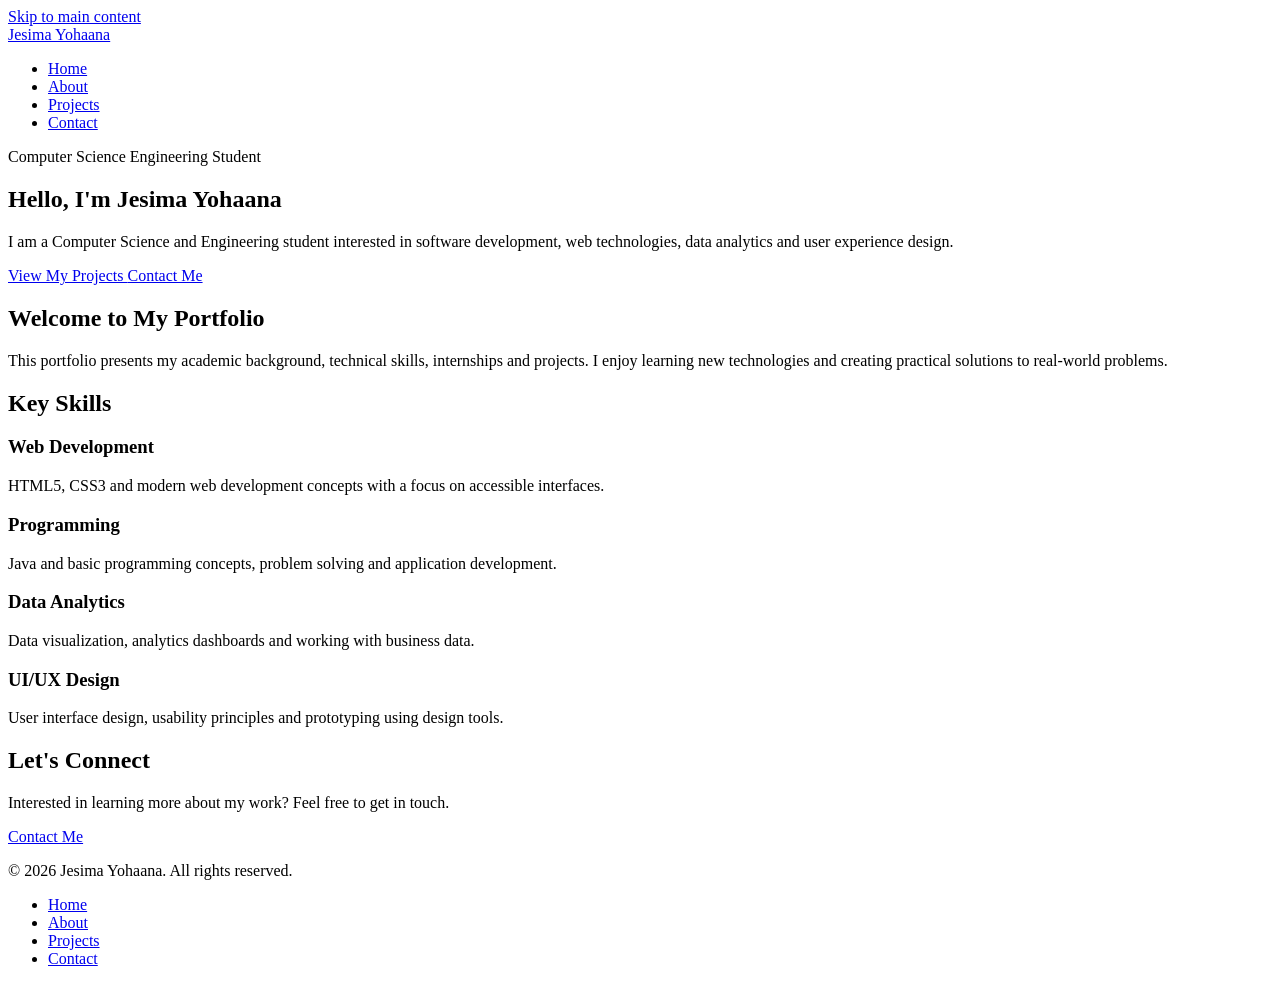
==== index.html @ 293dd9f6 "Add files via upload" ====
<!DOCTYPE html>
<html lang="en">

<head>
    <meta charset="UTF-8">

    <meta name="viewport"
          content="width=device-width, initial-scale=1.0">

    <meta name="description"
          content="Jesima Yohaana's personal portfolio showcasing education, technical skills, internships, projects and professional interests.">

    <meta name="keywords"
          content="Jesima Yohaana, Computer Science, Portfolio, Web Development, Software Development, Data Analytics, UI UX">

    <meta name="author"
          content="Jesima Yohaana">

    <meta name="robots"
          content="index, follow">

    <meta property="og:title"
          content="Jesima Yohaana | Personal Portfolio">

    <meta property="og:description"
          content="Explore my projects, skills, education and professional experience.">

    <meta property="og:type"
          content="website">

    <title>Jesima Yohaana | Personal Portfolio</title>

    <link rel="stylesheet" href="css/style.css">
</head>

<body>

    <!-- Skip navigation link for keyboard and screen-reader users -->
    <a class="skip-link" href="#main-content">
        Skip to main content
    </a>

    <!-- Website Header -->
    <header class="site-header">

        <div class="container">

            <a class="logo"
               href="index.html"
               aria-label="Jesima Yohaana Home">
                Jesima Yohaana
            </a>

            <!-- Main Navigation -->
            <nav aria-label="Main navigation">

                <ul class="nav-list">

                    <li>
                        <a href="index.html"
                           aria-current="page">
                            Home
                        </a>
                    </li>

                    <li>
                        <a href="about.html">
                            About
                        </a>
                    </li>

                    <li>
                        <a href="projects.html">
                            Projects
                        </a>
                    </li>

                    <li>
                        <a href="contact.html">
                            Contact
                        </a>
                    </li>

                </ul>

            </nav>

        </div>

    </header>

    <!-- Main Content -->
    <main id="main-content">

        <!-- Hero Section -->
        <section class="hero"
                 aria-labelledby="hero-heading">

            <div class="container hero-content">

                <div>

                    <p class="eyebrow">
                        Computer Science Engineering Student
                    </p>

                    <h1 id="hero-heading">
                        Hello, I'm Jesima Yohaana
                    </h1>

                    <p class="hero-text">
                        I am a Computer Science and Engineering student
                        interested in software development, web technologies,
                        data analytics and user experience design.
                    </p>

                    <div class="hero-buttons">

                        <a class="button"
                           href="projects.html">
                            View My Projects
                        </a>

                        <a class="button secondary-button"
                           href="contact.html">
                            Contact Me
                        </a>

                    </div>

                </div>

            </div>

        </section>

        <!-- Introduction -->
        <section class="section"
                 aria-labelledby="intro-heading">

            <div class="container">

                <h2 id="intro-heading">
                    Welcome to My Portfolio
                </h2>

                <p>
                    This portfolio presents my academic background,
                    technical skills, internships and projects. I enjoy
                    learning new technologies and creating practical
                    solutions to real-world problems.
                </p>

            </div>

        </section>

        <!-- Skills Overview -->
        <section class="section alternate-section"
                 aria-labelledby="skills-heading">

            <div class="container">

                <h2 id="skills-heading">
                    Key Skills
                </h2>

                <div class="card-grid">

                    <article class="card">

                        <h3>
                            Web Development
                        </h3>

                        <p>
                            HTML5, CSS3 and modern web development
                            concepts with a focus on accessible interfaces.
                        </p>

                    </article>

                    <article class="card">

                        <h3>
                            Programming
                        </h3>

                        <p>
                            Java and basic programming concepts,
                            problem solving and application development.
                        </p>

                    </article>

                    <article class="card">

                        <h3>
                            Data Analytics
                        </h3>

                        <p>
                            Data visualization, analytics dashboards
                            and working with business data.
                        </p>

                    </article>

                    <article class="card">

                        <h3>
                            UI/UX Design
                        </h3>

                        <p>
                            User interface design, usability principles
                            and prototyping using design tools.
                        </p>

                    </article>

                </div>

            </div>

        </section>

        <!-- Call to Action -->
        <section class="section"
                 aria-labelledby="cta-heading">

            <div class="container text-center">

                <h2 id="cta-heading">
                    Let's Connect
                </h2>

                <p>
                    Interested in learning more about my work?
                    Feel free to get in touch.
                </p>

                <a class="button"
                   href="contact.html">
                    Contact Me
                </a>

            </div>

        </section>

    </main>

    <!-- Footer -->
    <footer class="site-footer">

        <div class="container">

            <p>
                &copy; 2026 Jesima Yohaana. All rights reserved.
            </p>

            <nav aria-label="Footer navigation">

                <ul class="footer-links">

                    <li>
                        <a href="index.html">
                            Home
                        </a>
                    </li>

                    <li>
                        <a href="about.html">
                            About
                        </a>
                    </li>

                    <li>
                        <a href="projects.html">
                            Projects
                        </a>
                    </li>

                    <li>
                        <a href="contact.html">
                            Contact
                        </a>
                    </li>

                </ul>

            </nav>

        </div>

    </footer>

</body>

</html>
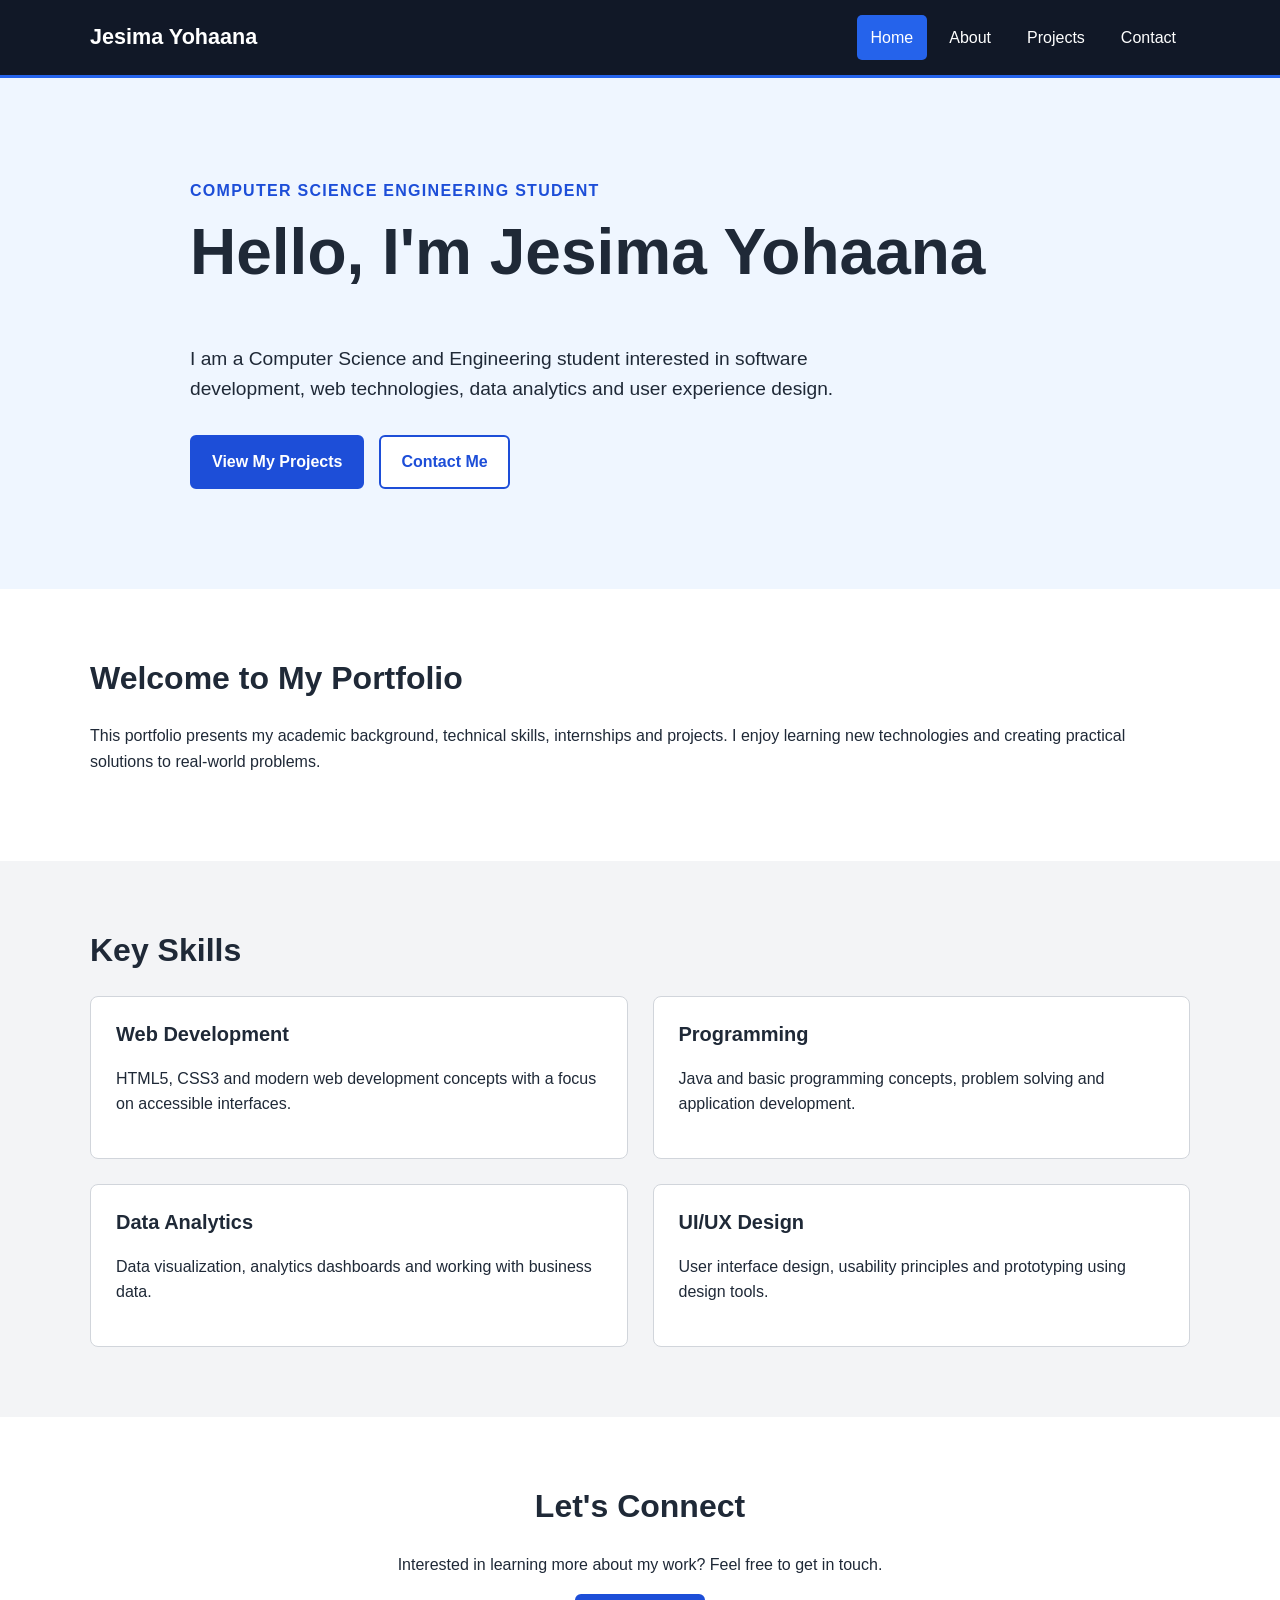
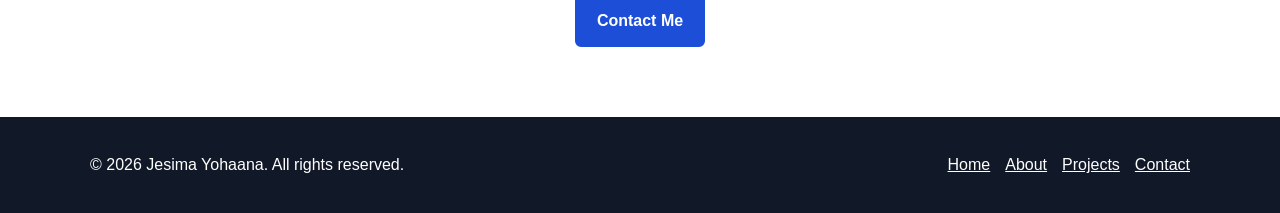
==== commit 220c60b6: "Fix HTML encoding issues in index.html" ====
--- a/index.html
+++ b/index.html
@@ -30,7 +30,7 @@
 
     <title>Jesima Yohaana | Personal Portfolio</title>
 
-    <link rel="stylesheet" href="css/style.css">
+    <link rel="stylesheet" href="style.css">
 </head>
 
 <body>
@@ -298,4 +298,4 @@
 
 </body>
 
-</html>+</html>
--- a/style.css
+++ b/style.css
@@ -0,0 +1,466 @@
+/* =========================================
+   Accessible Portfolio - Global Styles
+   ========================================= */
+
+/* Reset */
+* {
+    box-sizing: border-box;
+}
+
+html {
+    scroll-behavior: smooth;
+}
+
+body {
+    margin: 0;
+    font-family: Arial, Helvetica, sans-serif;
+    line-height: 1.6;
+    background-color: #ffffff;
+    color: #1f2937;
+}
+
+/* =========================================
+   Accessibility
+   ========================================= */
+
+/* Skip link */
+.skip-link {
+    position: absolute;
+    top: -100px;
+    left: 10px;
+    padding: 12px 18px;
+    background-color: #111827;
+    color: #ffffff;
+    text-decoration: none;
+    font-weight: bold;
+    z-index: 1000;
+}
+
+.skip-link:focus {
+    top: 10px;
+}
+
+/* Visible keyboard focus */
+a:focus-visible,
+button:focus-visible,
+input:focus-visible,
+textarea:focus-visible {
+    outline: 4px solid #2563eb;
+    outline-offset: 3px;
+}
+
+/* =========================================
+   Layout
+   ========================================= */
+
+.container {
+    width: min(1100px, 92%);
+    margin: 0 auto;
+}
+
+/* =========================================
+   Header
+   ========================================= */
+
+.site-header {
+    background-color: #111827;
+    color: #ffffff;
+    border-bottom: 3px solid #2563eb;
+}
+
+.site-header .container {
+    min-height: 75px;
+    display: flex;
+    align-items: center;
+    justify-content: space-between;
+    gap: 30px;
+}
+
+.logo {
+    color: #ffffff;
+    text-decoration: none;
+    font-size: 1.35rem;
+    font-weight: 700;
+}
+
+.logo:hover {
+    text-decoration: underline;
+}
+
+/* Navigation */
+
+.nav-list {
+    display: flex;
+    flex-wrap: wrap;
+    gap: 8px;
+    list-style: none;
+    padding: 0;
+    margin: 0;
+}
+
+.nav-list a {
+    display: block;
+    padding: 10px 14px;
+    color: #ffffff;
+    text-decoration: none;
+    border-radius: 5px;
+}
+
+.nav-list a:hover,
+.nav-list a[aria-current="page"] {
+    background-color: #2563eb;
+}
+
+/* =========================================
+   Hero
+   ========================================= */
+
+.hero {
+    padding: 100px 0;
+    background-color: #eff6ff;
+}
+
+.hero-content {
+    max-width: 900px;
+}
+
+.eyebrow {
+    margin: 0 0 10px;
+    font-weight: 700;
+    text-transform: uppercase;
+    letter-spacing: 0.08em;
+    color: #1d4ed8;
+}
+
+h1,
+h2,
+h3 {
+    line-height: 1.2;
+}
+
+h1 {
+    margin-top: 0;
+    font-size: clamp(2.2rem, 6vw, 4rem);
+}
+
+h2 {
+    font-size: 2rem;
+    margin-top: 0;
+}
+
+h3 {
+    font-size: 1.25rem;
+}
+
+.hero-text {
+    max-width: 700px;
+    font-size: 1.2rem;
+}
+
+/* =========================================
+   Buttons
+   ========================================= */
+
+.hero-buttons {
+    display: flex;
+    flex-wrap: wrap;
+    gap: 15px;
+    margin-top: 30px;
+}
+
+.button {
+    display: inline-block;
+    padding: 12px 20px;
+    border: 2px solid #1d4ed8;
+    border-radius: 6px;
+    background-color: #1d4ed8;
+    color: #ffffff;
+    font-weight: 700;
+    text-decoration: none;
+    cursor: pointer;
+}
+
+.button:hover {
+    background-color: #1e40af;
+    border-color: #1e40af;
+}
+
+.secondary-button {
+    background-color: #ffffff;
+    color: #1d4ed8;
+}
+
+.secondary-button:hover {
+    background-color: #dbeafe;
+    color: #1e3a8a;
+}
+
+/* =========================================
+   Sections
+   ========================================= */
+
+.section {
+    padding: 70px 0;
+}
+
+.alternate-section {
+    background-color: #f3f4f6;
+}
+
+.text-center {
+    text-align: center;
+}
+
+/* =========================================
+   Page Header
+   ========================================= */
+
+.page-header {
+    padding: 70px 0;
+    background-color: #eff6ff;
+}
+
+.page-header h1 {
+    margin-bottom: 15px;
+}
+
+.page-header p:last-child {
+    max-width: 700px;
+    font-size: 1.1rem;
+}
+
+/* =========================================
+   Cards
+   ========================================= */
+
+.card-grid {
+    display: grid;
+    grid-template-columns: repeat(2, 1fr);
+    gap: 25px;
+}
+
+.card,
+.project-card {
+    background-color: #ffffff;
+    border: 1px solid #d1d5db;
+    border-radius: 8px;
+    padding: 25px;
+}
+
+.card h3,
+.project-card h3 {
+    margin-top: 0;
+}
+
+.card:hover,
+.project-card:hover {
+    box-shadow: 0 5px 15px rgba(0, 0, 0, 0.08);
+}
+
+/* =========================================
+   Projects
+   ========================================= */
+
+.project-category {
+    margin-top: 0;
+    font-size: 0.85rem;
+    font-weight: 700;
+    text-transform: uppercase;
+    letter-spacing: 0.05em;
+    color: #1d4ed8;
+}
+
+.project-content strong {
+    color: #111827;
+}
+
+/* =========================================
+   Lists
+   ========================================= */
+
+.skills-list {
+    display: flex;
+    flex-wrap: wrap;
+    gap: 12px;
+    list-style: none;
+    padding: 0;
+}
+
+.skills-list li {
+    padding: 10px 16px;
+    background-color: #dbeafe;
+    border: 1px solid #93c5fd;
+    border-radius: 20px;
+    font-weight: 600;
+}
+
+.simple-list {
+    padding-left: 25px;
+}
+
+.simple-list li {
+    margin-bottom: 10px;
+}
+
+/* =========================================
+   Contact
+   ========================================= */
+
+.contact-layout {
+    display: grid;
+    grid-template-columns: 1fr 1.4fr;
+    gap: 50px;
+    align-items: start;
+}
+
+.contact-form {
+    width: 100%;
+}
+
+fieldset {
+    margin: 0;
+    padding: 30px;
+    border: 2px solid #d1d5db;
+    border-radius: 8px;
+}
+
+legend {
+    padding: 0 10px;
+    font-weight: 700;
+    font-size: 1.2rem;
+}
+
+.form-group {
+    margin-bottom: 22px;
+}
+
+label {
+    display: block;
+    margin-bottom: 7px;
+    font-weight: 700;
+}
+
+input,
+textarea {
+    width: 100%;
+    padding: 12px;
+    border: 2px solid #9ca3af;
+    border-radius: 5px;
+    background-color: #ffffff;
+    color: #111827;
+    font: inherit;
+}
+
+textarea {
+    resize: vertical;
+}
+
+input:focus,
+textarea:focus {
+    border-color: #1d4ed8;
+}
+
+/* =========================================
+   Address
+   ========================================= */
+
+address {
+    font-style: normal;
+}
+
+address a {
+    color: #1d4ed8;
+    font-weight: 700;
+}
+
+/* =========================================
+   Footer
+   ========================================= */
+
+.site-footer {
+    padding: 35px 0;
+    background-color: #111827;
+    color: #ffffff;
+}
+
+.site-footer .container {
+    display: flex;
+    align-items: center;
+    justify-content: space-between;
+    gap: 20px;
+}
+
+.site-footer p {
+    margin: 0;
+}
+
+.footer-links {
+    display: flex;
+    flex-wrap: wrap;
+    gap: 15px;
+    list-style: none;
+    padding: 0;
+    margin: 0;
+}
+
+.footer-links a {
+    color: #ffffff;
+    text-decoration: underline;
+}
+
+/* =========================================
+   Responsive Design
+   ========================================= */
+
+@media (max-width: 768px) {
+
+    .site-header .container {
+        flex-direction: column;
+        align-items: flex-start;
+        padding: 20px 0;
+    }
+
+    .nav-list {
+        width: 100%;
+    }
+
+    .nav-list a {
+        padding: 8px 10px;
+    }
+
+    .hero {
+        padding: 70px 0;
+    }
+
+    .card-grid {
+        grid-template-columns: 1fr;
+    }
+
+    .contact-layout {
+        grid-template-columns: 1fr;
+        gap: 30px;
+    }
+
+    .site-footer .container {
+        flex-direction: column;
+        align-items: flex-start;
+    }
+
+}
+
+@media (max-width: 480px) {
+
+    .hero-buttons {
+        flex-direction: column;
+        align-items: stretch;
+    }
+
+    .button {
+        text-align: center;
+    }
+
+    fieldset {
+        padding: 20px;
+    }
+
+}
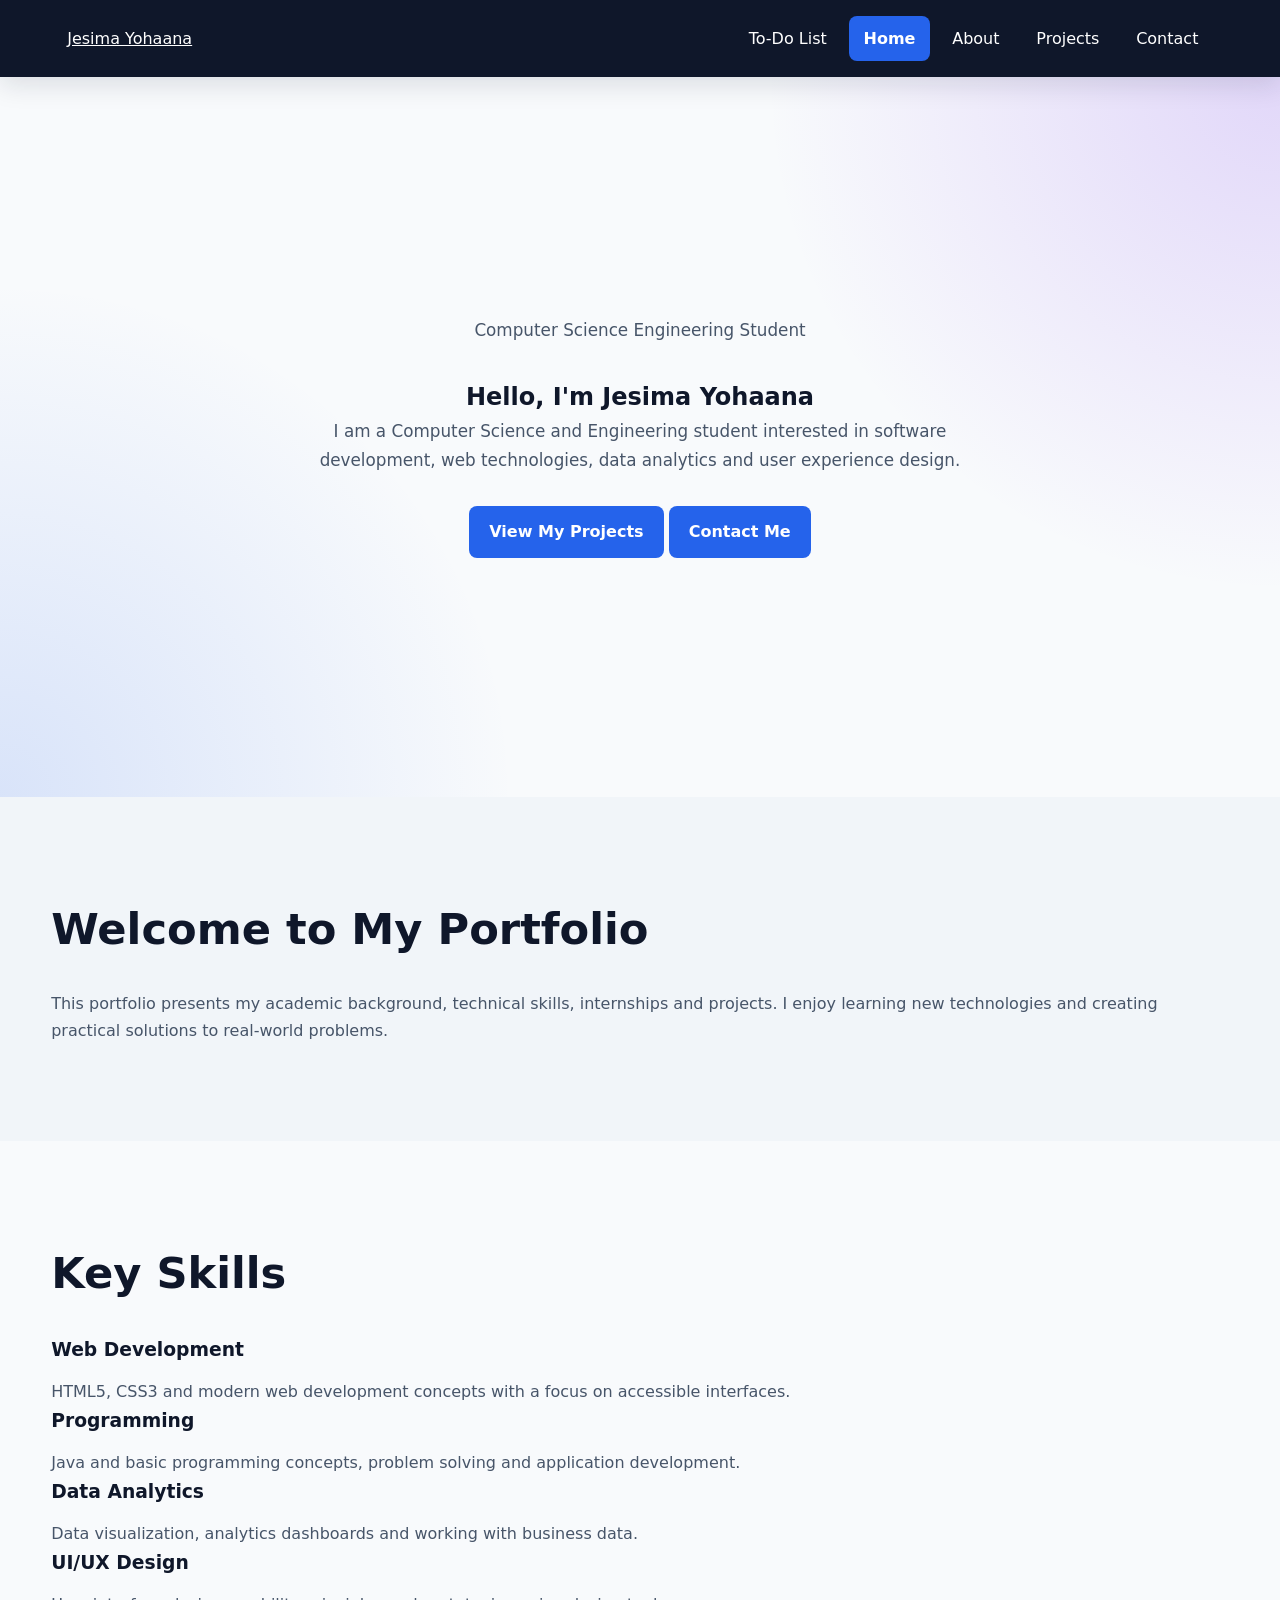
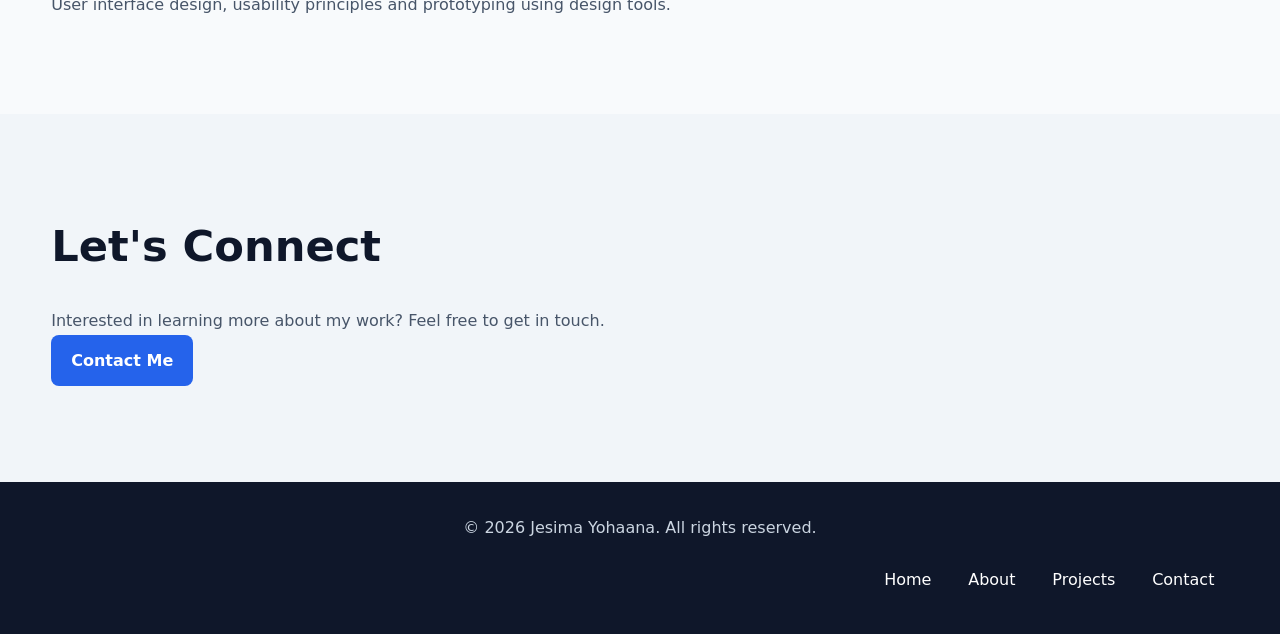
==== commit a03bde37: "Fix HTML structure and add To-Do List link" ====
--- a/index.html
+++ b/index.html
@@ -55,6 +55,9 @@
             <nav aria-label="Main navigation">
 
                 <ul class="nav-list">
+                    <li>
+    <a href="todo.html">To-Do List</a>
+</li>
 
                     <li>
                         <a href="index.html"
--- a/style.css
+++ b/style.css
@@ -1,10 +1,73 @@
 /* =========================================
-   Accessible Portfolio - Global Styles
+   TASK 2 - ADVANCED CSS3 & RESPONSIVE
    ========================================= */
 
-/* Reset */
+/* ---------- CSS CUSTOM PROPERTIES ---------- */
+
+:root {
+    --primary: #2563eb;
+    --primary-dark: #1d4ed8;
+    --accent: #7c3aed;
+
+    --bg: #f8fafc;
+    --surface: #ffffff;
+    --surface-alt: #f1f5f9;
+
+    --text: #0f172a;
+    --text-muted: #475569;
+
+    --border: #e2e8f0;
+
+    --header-bg: #0f172a;
+    --header-text: #ffffff;
+
+    --shadow-sm: 0 2px 8px rgba(15, 23, 42, 0.08);
+    --shadow-md: 0 8px 25px rgba(15, 23, 42, 0.12);
+    --shadow-lg: 0 15px 40px rgba(15, 23, 42, 0.16);
+
+    --radius-sm: 8px;
+    --radius-md: 14px;
+    --radius-lg: 22px;
+
+    --max-width: 1200px;
+
+    --space-1: 0.5rem;
+    --space-2: 1rem;
+    --space-3: 1.5rem;
+    --space-4: 2rem;
+    --space-5: 3rem;
+    --space-6: 5rem;
+
+    --transition: 0.3s ease;
+}
+
+/* ---------- DARK MODE ---------- */
+
+@media (prefers-color-scheme: dark) {
+    :root {
+        --bg: #020617;
+        --surface: #0f172a;
+        --surface-alt: #1e293b;
+
+        --text: #f8fafc;
+        --text-muted: #cbd5e1;
+
+        --border: #334155;
+
+        --header-bg: #020617;
+
+        --shadow-sm: 0 2px 8px rgba(0, 0, 0, 0.25);
+        --shadow-md: 0 8px 25px rgba(0, 0, 0, 0.35);
+        --shadow-lg: 0 15px 40px rgba(0, 0, 0, 0.45);
+    }
+}
+
+/* ---------- RESET ---------- */
+
 * {
     box-sizing: border-box;
+    margin: 0;
+    padding: 0;
 }
 
 html {
@@ -12,455 +75,865 @@
 }
 
 body {
-    margin: 0;
-    font-family: Arial, Helvetica, sans-serif;
-    line-height: 1.6;
-    background-color: #ffffff;
-    color: #1f2937;
-}
-
-/* =========================================
-   Accessibility
-   ========================================= */
-
-/* Skip link */
+    min-height: 100vh;
+    background: var(--bg);
+    color: var(--text);
+
+    font-family:
+        system-ui,
+        -apple-system,
+        BlinkMacSystemFont,
+        "Segoe UI",
+        sans-serif;
+
+    line-height: 1.7;
+
+    transition:
+        background-color var(--transition),
+        color var(--transition);
+}
+
+img {
+    max-width: 100%;
+    height: auto;
+    display: block;
+}
+
+a {
+    color: inherit;
+}
+
+ul {
+    list-style-position: inside;
+}
+
+/* ---------- ACCESSIBILITY ---------- */
+
 .skip-link {
     position: absolute;
+    left: 1rem;
     top: -100px;
-    left: 10px;
-    padding: 12px 18px;
-    background-color: #111827;
-    color: #ffffff;
+
+    padding: 0.75rem 1rem;
+
+    background: var(--primary);
+    color: white;
+
+    border-radius: var(--radius-sm);
+
+    z-index: 9999;
+
     text-decoration: none;
-    font-weight: bold;
+    font-weight: 700;
+}
+
+.skip-link:focus {
+    top: 1rem;
+}
+
+:focus-visible {
+    outline: 3px solid #f59e0b;
+    outline-offset: 4px;
+}
+
+/* ---------- HEADER ---------- */
+
+header {
+    background: var(--header-bg);
+    color: var(--header-text);
+
+    position: sticky;
+    top: 0;
+
     z-index: 1000;
-}
-
-.skip-link:focus {
-    top: 10px;
-}
-
-/* Visible keyboard focus */
-a:focus-visible,
-button:focus-visible,
-input:focus-visible,
-textarea:focus-visible {
-    outline: 4px solid #2563eb;
-    outline-offset: 3px;
-}
-
-/* =========================================
-   Layout
-   ========================================= */
-
-.container {
-    width: min(1100px, 92%);
-    margin: 0 auto;
-}
-
-/* =========================================
-   Header
-   ========================================= */
-
-.site-header {
-    background-color: #111827;
-    color: #ffffff;
-    border-bottom: 3px solid #2563eb;
-}
-
-.site-header .container {
-    min-height: 75px;
+
+    box-shadow: var(--shadow-md);
+}
+
+header .container {
+    max-width: var(--max-width);
+    margin: auto;
+
+    padding: 1rem;
+
     display: flex;
-    align-items: center;
-    justify-content: space-between;
-    gap: 30px;
-}
-
-.logo {
-    color: #ffffff;
-    text-decoration: none;
-    font-size: 1.35rem;
-    font-weight: 700;
-}
-
-.logo:hover {
-    text-decoration: underline;
-}
-
-/* Navigation */
-
-.nav-list {
+    flex-direction: column;
+    gap: 1rem;
+}
+
+header h1 {
+    font-size: 1.5rem;
+    letter-spacing: 0.5px;
+}
+
+/* ---------- FLEXBOX NAVIGATION ---------- */
+
+nav ul {
     display: flex;
     flex-wrap: wrap;
-    gap: 8px;
+    justify-content: center;
+    align-items: center;
+
+    gap: 0.5rem;
+
     list-style: none;
-    padding: 0;
-    margin: 0;
-}
-
-.nav-list a {
-    display: block;
-    padding: 10px 14px;
-    color: #ffffff;
+}
+
+nav a {
+    display: inline-block;
+
+    padding: 0.55rem 0.9rem;
+
+    color: var(--header-text);
     text-decoration: none;
-    border-radius: 5px;
-}
-
-.nav-list a:hover,
-.nav-list a[aria-current="page"] {
-    background-color: #2563eb;
-}
-
-/* =========================================
-   Hero
-   ========================================= */
+
+    border-radius: var(--radius-sm);
+
+    transition:
+        background-color var(--transition),
+        transform var(--transition);
+}
+
+nav a:hover {
+    background: var(--primary);
+    transform: translateY(-2px);
+}
+
+nav a[aria-current="page"] {
+    background: var(--primary);
+    font-weight: 700;
+}
+
+/* ---------- GENERAL CONTAINER ---------- */
+
+.container {
+    width: min(92%, var(--max-width));
+    margin-inline: auto;
+}
+
+/* ---------- HERO ---------- */
 
 .hero {
-    padding: 100px 0;
-    background-color: #eff6ff;
+    min-height: 75vh;
+
+    display: grid;
+    place-items: center;
+
+    padding: var(--space-6) 0;
+
+    background:
+        radial-gradient(
+            circle at top right,
+            rgba(124, 58, 237, 0.18),
+            transparent 35%
+        ),
+        radial-gradient(
+            circle at bottom left,
+            rgba(37, 99, 235, 0.15),
+            transparent 35%
+        );
 }
 
 .hero-content {
-    max-width: 900px;
-}
-
-.eyebrow {
-    margin: 0 0 10px;
-    font-weight: 700;
-    text-transform: uppercase;
-    letter-spacing: 0.08em;
-    color: #1d4ed8;
-}
-
-h1,
-h2,
-h3 {
-    line-height: 1.2;
-}
-
-h1 {
-    margin-top: 0;
-    font-size: clamp(2.2rem, 6vw, 4rem);
-}
-
-h2 {
-    font-size: 2rem;
-    margin-top: 0;
-}
-
-h3 {
-    font-size: 1.25rem;
-}
-
-.hero-text {
+    max-width: 850px;
+    text-align: center;
+
+    animation: fadeUp 0.8s ease both;
+}
+
+.hero h2 {
+    font-size: clamp(2.2rem, 8vw, 4.5rem);
+
+    line-height: 1.1;
+
+    margin-bottom: var(--space-3);
+
+    background: linear-gradient(
+        135deg,
+        var(--primary),
+        var(--accent)
+    );
+
+    -webkit-background-clip: text;
+    background-clip: text;
+
+    color: transparent;
+}
+
+.hero p {
     max-width: 700px;
-    font-size: 1.2rem;
-}
-
-/* =========================================
-   Buttons
-   ========================================= */
-
-.hero-buttons {
+    margin: 0 auto var(--space-4);
+
+    color: var(--text-muted);
+
+    font-size: 1.05rem;
+}
+
+/* ---------- FLEXBOX BUTTONS ---------- */
+
+.button-group {
     display: flex;
     flex-wrap: wrap;
-    gap: 15px;
-    margin-top: 30px;
-}
-
-.button {
-    display: inline-block;
-    padding: 12px 20px;
-    border: 2px solid #1d4ed8;
-    border-radius: 6px;
-    background-color: #1d4ed8;
-    color: #ffffff;
+    justify-content: center;
+
+    gap: 1rem;
+}
+
+.button,
+button {
+    display: inline-flex;
+    align-items: center;
+    justify-content: center;
+
+    min-height: 46px;
+
+    padding: 0.75rem 1.25rem;
+
+    border: none;
+    border-radius: var(--radius-sm);
+
+    background: var(--primary);
+    color: white;
+
+    text-decoration: none;
+
     font-weight: 700;
-    text-decoration: none;
+
     cursor: pointer;
-}
-
-.button:hover {
-    background-color: #1e40af;
-    border-color: #1e40af;
-}
-
-.secondary-button {
-    background-color: #ffffff;
-    color: #1d4ed8;
-}
-
-.secondary-button:hover {
-    background-color: #dbeafe;
-    color: #1e3a8a;
-}
-
-/* =========================================
-   Sections
-   ========================================= */
-
-.section {
-    padding: 70px 0;
-}
-
-.alternate-section {
-    background-color: #f3f4f6;
-}
-
-.text-center {
+
+    transition:
+        transform var(--transition),
+        background-color var(--transition),
+        box-shadow var(--transition);
+}
+
+.button:hover,
+button:hover {
+    background: var(--primary-dark);
+    transform: translateY(-3px);
+    box-shadow: var(--shadow-md);
+}
+
+/* ---------- SECTIONS ---------- */
+
+section {
+    padding: var(--space-6) 0;
+}
+
+section:nth-of-type(even) {
+    background: var(--surface-alt);
+}
+
+section h2 {
+    margin-bottom: var(--space-3);
+
+    font-size: clamp(1.8rem, 5vw, 2.7rem);
+}
+
+section h3 {
+    margin-bottom: 0.75rem;
+}
+
+section p {
+    color: var(--text-muted);
+}
+
+/* ---------- CSS GRID - ABOUT ---------- */
+
+.about-grid {
+    display: grid;
+
+    grid-template-columns: 1fr;
+
+    gap: var(--space-4);
+}
+
+/* ---------- SKILLS GRID ---------- */
+
+.skills-list {
+    display: grid;
+
+    grid-template-columns:
+        repeat(auto-fit, minmax(150px, 1fr));
+
+    gap: 1rem;
+
+    list-style: none;
+}
+
+.skills-list li {
+    padding: 1rem;
+
+    background: var(--surface);
+
+    border: 1px solid var(--border);
+
+    border-radius: var(--radius-md);
+
     text-align: center;
-}
-
-/* =========================================
-   Page Header
-   ========================================= */
-
-.page-header {
-    padding: 70px 0;
-    background-color: #eff6ff;
-}
-
-.page-header h1 {
-    margin-bottom: 15px;
-}
-
-.page-header p:last-child {
-    max-width: 700px;
-    font-size: 1.1rem;
-}
-
-/* =========================================
-   Cards
-   ========================================= */
-
-.card-grid {
+
+    font-weight: 600;
+
+    box-shadow: var(--shadow-sm);
+
+    transition:
+        transform var(--transition),
+        box-shadow var(--transition),
+        border-color var(--transition);
+}
+
+.skills-list li:hover {
+    transform: translateY(-5px);
+    box-shadow: var(--shadow-md);
+    border-color: var(--primary);
+}
+
+/* ---------- PROJECT GRID ---------- */
+
+.projects-grid {
     display: grid;
-    grid-template-columns: repeat(2, 1fr);
-    gap: 25px;
-}
-
-.card,
+
+    grid-template-columns: 1fr;
+
+    gap: var(--space-4);
+}
+
+/* ---------- PROJECT CARDS ---------- */
+
 .project-card {
-    background-color: #ffffff;
-    border: 1px solid #d1d5db;
-    border-radius: 8px;
-    padding: 25px;
-}
-
-.card h3,
+    display: flex;
+    flex-direction: column;
+
+    min-height: 100%;
+
+    padding: var(--space-4);
+
+    background: var(--surface);
+
+    border: 1px solid var(--border);
+
+    border-radius: var(--radius-lg);
+
+    box-shadow: var(--shadow-sm);
+
+    transition:
+        transform var(--transition),
+        box-shadow var(--transition),
+        border-color var(--transition);
+}
+
+.project-card:hover {
+    transform: translateY(-8px);
+
+    box-shadow: var(--shadow-lg);
+
+    border-color: var(--primary);
+}
+
 .project-card h3 {
-    margin-top: 0;
-}
-
-.card:hover,
-.project-card:hover {
-    box-shadow: 0 5px 15px rgba(0, 0, 0, 0.08);
-}
-
-/* =========================================
-   Projects
-   ========================================= */
-
-.project-category {
-    margin-top: 0;
+    color: var(--primary);
+
+    font-size: 1.3rem;
+}
+
+.project-card p {
+    margin-bottom: 1rem;
+}
+
+.project-card .tag {
+    margin-top: auto;
+}
+
+/* ---------- PROJECT TAG ---------- */
+
+.tag {
+    display: inline-flex;
+
+    align-self: flex-start;
+
+    padding: 0.4rem 0.75rem;
+
+    background: var(--surface-alt);
+
+    border: 1px solid var(--border);
+
+    border-radius: 999px;
+
+    color: var(--text-muted);
+
     font-size: 0.85rem;
-    font-weight: 700;
-    text-transform: uppercase;
-    letter-spacing: 0.05em;
-    color: #1d4ed8;
-}
-
-.project-content strong {
-    color: #111827;
-}
-
-/* =========================================
-   Lists
-   ========================================= */
-
-.skills-list {
-    display: flex;
-    flex-wrap: wrap;
-    gap: 12px;
-    list-style: none;
-    padding: 0;
-}
-
-.skills-list li {
-    padding: 10px 16px;
-    background-color: #dbeafe;
-    border: 1px solid #93c5fd;
-    border-radius: 20px;
     font-weight: 600;
 }
 
-.simple-list {
-    padding-left: 25px;
-}
-
-.simple-list li {
-    margin-bottom: 10px;
-}
-
-/* =========================================
-   Contact
-   ========================================= */
+/* ---------- TWO-DIMENSIONAL GRID ---------- */
+
+.project-feature {
+    display: grid;
+
+    grid-template-columns: 1fr;
+
+    gap: var(--space-4);
+}
+
+/* ---------- CONTACT LAYOUT ---------- */
 
 .contact-layout {
     display: grid;
-    grid-template-columns: 1fr 1.4fr;
-    gap: 50px;
-    align-items: start;
-}
-
-.contact-form {
-    width: 100%;
+
+    grid-template-columns: 1fr;
+
+    gap: var(--space-5);
+}
+
+/* ---------- FORM ---------- */
+
+form {
+    display: grid;
+
+    gap: var(--space-3);
+
+    padding: var(--space-4);
+
+    background: var(--surface);
+
+    border: 1px solid var(--border);
+
+    border-radius: var(--radius-lg);
+
+    box-shadow: var(--shadow-md);
 }
 
 fieldset {
-    margin: 0;
-    padding: 30px;
-    border: 2px solid #d1d5db;
-    border-radius: 8px;
+    border: 0;
+
+    display: grid;
+
+    gap: var(--space-3);
 }
 
 legend {
-    padding: 0 10px;
-    font-weight: 700;
-    font-size: 1.2rem;
+    margin-bottom: var(--space-2);
+
+    font-size: 1.5rem;
+    font-weight: 800;
 }
 
 .form-group {
-    margin-bottom: 22px;
+    display: grid;
+    gap: 0.5rem;
 }
 
 label {
-    display: block;
-    margin-bottom: 7px;
     font-weight: 700;
 }
 
 input,
 textarea {
     width: 100%;
-    padding: 12px;
-    border: 2px solid #9ca3af;
-    border-radius: 5px;
-    background-color: #ffffff;
-    color: #111827;
+
+    padding: 0.85rem 1rem;
+
+    background: var(--bg);
+
+    color: var(--text);
+
+    border: 2px solid var(--border);
+
+    border-radius: var(--radius-sm);
+
     font: inherit;
+
+    transition:
+        border-color var(--transition),
+        box-shadow var(--transition);
 }
 
 textarea {
+    min-height: 160px;
     resize: vertical;
 }
 
 input:focus,
 textarea:focus {
-    border-color: #1d4ed8;
-}
-
+    border-color: var(--primary);
+
+    box-shadow:
+        0 0 0 4px rgba(37, 99, 235, 0.15);
+
+    outline: none;
+}
+
+/* ---------- CONTACT INFORMATION ---------- */
+
+.contact-info {
+    display: flex;
+    flex-direction: column;
+
+    justify-content: center;
+
+    gap: var(--space-3);
+
+    padding: var(--space-4);
+
+    background:
+        linear-gradient(
+            135deg,
+            var(--primary),
+            var(--accent)
+        );
+
+    color: white;
+
+    border-radius: var(--radius-lg);
+
+    box-shadow: var(--shadow-lg);
+}
+
+.contact-info p {
+    color: white;
+}
+
+/* ---------- FOOTER ---------- */
+
+footer {
+    background: var(--header-bg);
+    color: white;
+
+    padding: var(--space-4) 0;
+
+    text-align: center;
+}
+
+footer p {
+    color: #cbd5e1;
+}
+
+footer nav {
+    margin-top: 1rem;
+}
+
+/* ---------- ANIMATIONS ---------- */
+
+@keyframes fadeUp {
+    from {
+        opacity: 0;
+        transform: translateY(25px);
+    }
+
+    to {
+        opacity: 1;
+        transform: translateY(0);
+    }
+}
+
+@keyframes float {
+    0%,
+    100% {
+        transform: translateY(0);
+    }
+
+    50% {
+        transform: translateY(-8px);
+    }
+}
+
+/* ---------- TABLET ---------- */
+
+@media (min-width: 600px) {
+
+    header .container {
+        flex-direction: row;
+
+        justify-content: space-between;
+        align-items: center;
+    }
+
+    nav ul {
+        justify-content: flex-end;
+    }
+
+    .about-grid {
+        grid-template-columns:
+            repeat(2, 1fr);
+    }
+
+    .projects-grid {
+        grid-template-columns:
+            repeat(2, 1fr);
+    }
+
+    .contact-layout {
+        grid-template-columns:
+            1.4fr 1fr;
+            align-items: stretch;
+    }
+}
+
+/* ---------- DESKTOP ---------- */
+
+@media (min-width: 900px) {
+
+    .hero {
+        min-height: 80vh;
+    }
+
+    .about-grid {
+        grid-template-columns:
+            repeat(3, 1fr);
+    }
+
+    .projects-grid {
+        grid-template-columns:
+            repeat(3, 1fr);
+    }
+
+    .project-feature {
+        grid-template-columns:
+            2fr 1fr;
+    }
+
+    section {
+        padding: 6rem 0;
+    }
+}
+
+/* ---------- LARGE DESKTOP ---------- */
+
+@media (min-width: 1200px) {
+
+    .projects-grid {
+        grid-template-columns:
+            repeat(3, 1fr);
+    }
+
+    .hero h2 {
+        font-size: 5rem;
+    }
+}
+
+/* ---------- REDUCED MOTION ACCESSIBILITY ---------- */
+
+@media (prefers-reduced-motion: reduce) {
+
+    html {
+        scroll-behavior: auto;
+    }
+
+    *,
+    *::before,
+    *::after {
+        animation-duration: 0.01ms !important;
+        animation-iteration-count: 1 !important;
+        transition-duration: 0.01ms !important;
+    }
+}
 /* =========================================
-   Address
+   TO-DO LIST APPLICATION
    ========================================= */
 
-address {
-    font-style: normal;
-}
-
-address a {
-    color: #1d4ed8;
-    font-weight: 700;
-}
-
-/* =========================================
-   Footer
-   ========================================= */
-
-.site-footer {
-    padding: 35px 0;
-    background-color: #111827;
-    color: #ffffff;
-}
-
-.site-footer .container {
+.todo-controls {
     display: flex;
-    align-items: center;
-    justify-content: space-between;
-    gap: 20px;
-}
-
-.site-footer p {
-    margin: 0;
-}
-
-.footer-links {
+    flex-direction: column;
+    gap: 1rem;
+
+    margin: 2rem 0;
+
+    padding: 1rem;
+
+    background: var(--surface);
+
+    border: 1px solid var(--border);
+
+    border-radius: var(--radius-md);
+
+    box-shadow: var(--shadow-sm);
+}
+
+.filter-buttons {
     display: flex;
     flex-wrap: wrap;
-    gap: 15px;
+    gap: 0.6rem;
+}
+
+.filter-btn {
+    min-height: 42px;
+
+    padding: 0.6rem 1rem;
+
+    background: var(--surface-alt);
+
+    color: var(--text);
+
+    border: 1px solid var(--border);
+
+    border-radius: var(--radius-sm);
+
+    cursor: pointer;
+
+    transition:
+        background-color var(--transition),
+        color var(--transition),
+        transform var(--transition);
+}
+
+.filter-btn:hover {
+    transform: translateY(-2px);
+}
+
+.filter-btn.active {
+    background: var(--primary);
+
+    color: white;
+
+    border-color: var(--primary);
+}
+
+#task-count {
+    margin: 0;
+
+    color: var(--text-muted);
+
+    font-weight: 600;
+}
+
+.empty-message {
+    margin: 2rem 0;
+
+    padding: 2rem;
+
+    text-align: center;
+
+    color: var(--text-muted);
+
+    background: var(--surface);
+
+    border: 2px dashed var(--border);
+
+    border-radius: var(--radius-md);
+}
+
+.task-list {
+    display: grid;
+
+    gap: 1rem;
+
     list-style: none;
-    padding: 0;
-    margin: 0;
-}
-
-.footer-links a {
-    color: #ffffff;
-    text-decoration: underline;
-}
-
-/* =========================================
-   Responsive Design
-   ========================================= */
-
-@media (max-width: 768px) {
-
-    .site-header .container {
-        flex-direction: column;
-        align-items: flex-start;
-        padding: 20px 0;
-    }
-
-    .nav-list {
-        width: 100%;
-    }
-
-    .nav-list a {
-        padding: 8px 10px;
-    }
-
-    .hero {
-        padding: 70px 0;
-    }
-
-    .card-grid {
-        grid-template-columns: 1fr;
-    }
-
-    .contact-layout {
-        grid-template-columns: 1fr;
-        gap: 30px;
-    }
-
-    .site-footer .container {
-        flex-direction: column;
-        align-items: flex-start;
-    }
-
-}
-
-@media (max-width: 480px) {
-
-    .hero-buttons {
-        flex-direction: column;
-        align-items: stretch;
-    }
-
-    .button {
-        text-align: center;
-    }
-
-    fieldset {
-        padding: 20px;
-    }
-
-}+}
+
+.task-item {
+    display: flex;
+
+    flex-direction: column;
+
+    gap: 1rem;
+
+    padding: 1rem;
+
+    background: var(--surface);
+
+    border: 1px solid var(--border);
+
+    border-radius: var(--radius-md);
+
+    box-shadow: var(--shadow-sm);
+
+    transition:
+        transform var(--transition),
+        box-shadow var(--transition);
+}
+
+.task-item:hover {
+    transform: translateY(-3px);
+
+    box-shadow: var(--shadow-md);
+}
+
+.task-content {
+    display: flex;
+
+    align-items: center;
+
+    gap: 0.8rem;
+}
+
+.task-checkbox {
+    width: 20px;
+    height: 20px;
+
+    flex-shrink: 0;
+
+    accent-color: var(--primary);
+
+    cursor: pointer;
+}
+
+.task-text {
+    overflow-wrap: anywhere;
+
+    font-weight: 600;
+}
+
+.task-text.completed {
+    text-decoration: line-through;
+
+    color: var(--text-muted);
+
+    opacity: 0.7;
+}
+
+.task-actions {
+    display: flex;
+
+    flex-wrap: wrap;
+
+    gap: 0.5rem;
+}
+
+.task-actions button {
+    min-height: 40px;
+
+    padding: 0.5rem 0.9rem;
+}
+
+.edit-task {
+    background: var(--accent);
+}
+
+.edit-task:hover {
+    background: #6d28d9;
+}
+
+.delete-task {
+    background: #dc2626;
+}
+
+.delete-task:hover {
+    background: #b91c1c;
+}
+
+
+/* ---------- TODO TABLET/DESKTOP ---------- */
+
+@media (min-width: 600px) {
+
+    .todo-controls {
+        flex-direction: row;
+
+        align-items: center;
+
+        justify-content: space-between;
+    }
+
+    .task-item {
+        flex-direction: row;
+
+        align-items: center;
+
+        justify-content: space-between;
+    }
+
+    .task-actions {
+        flex-shrink: 0;
+    }
+
+}
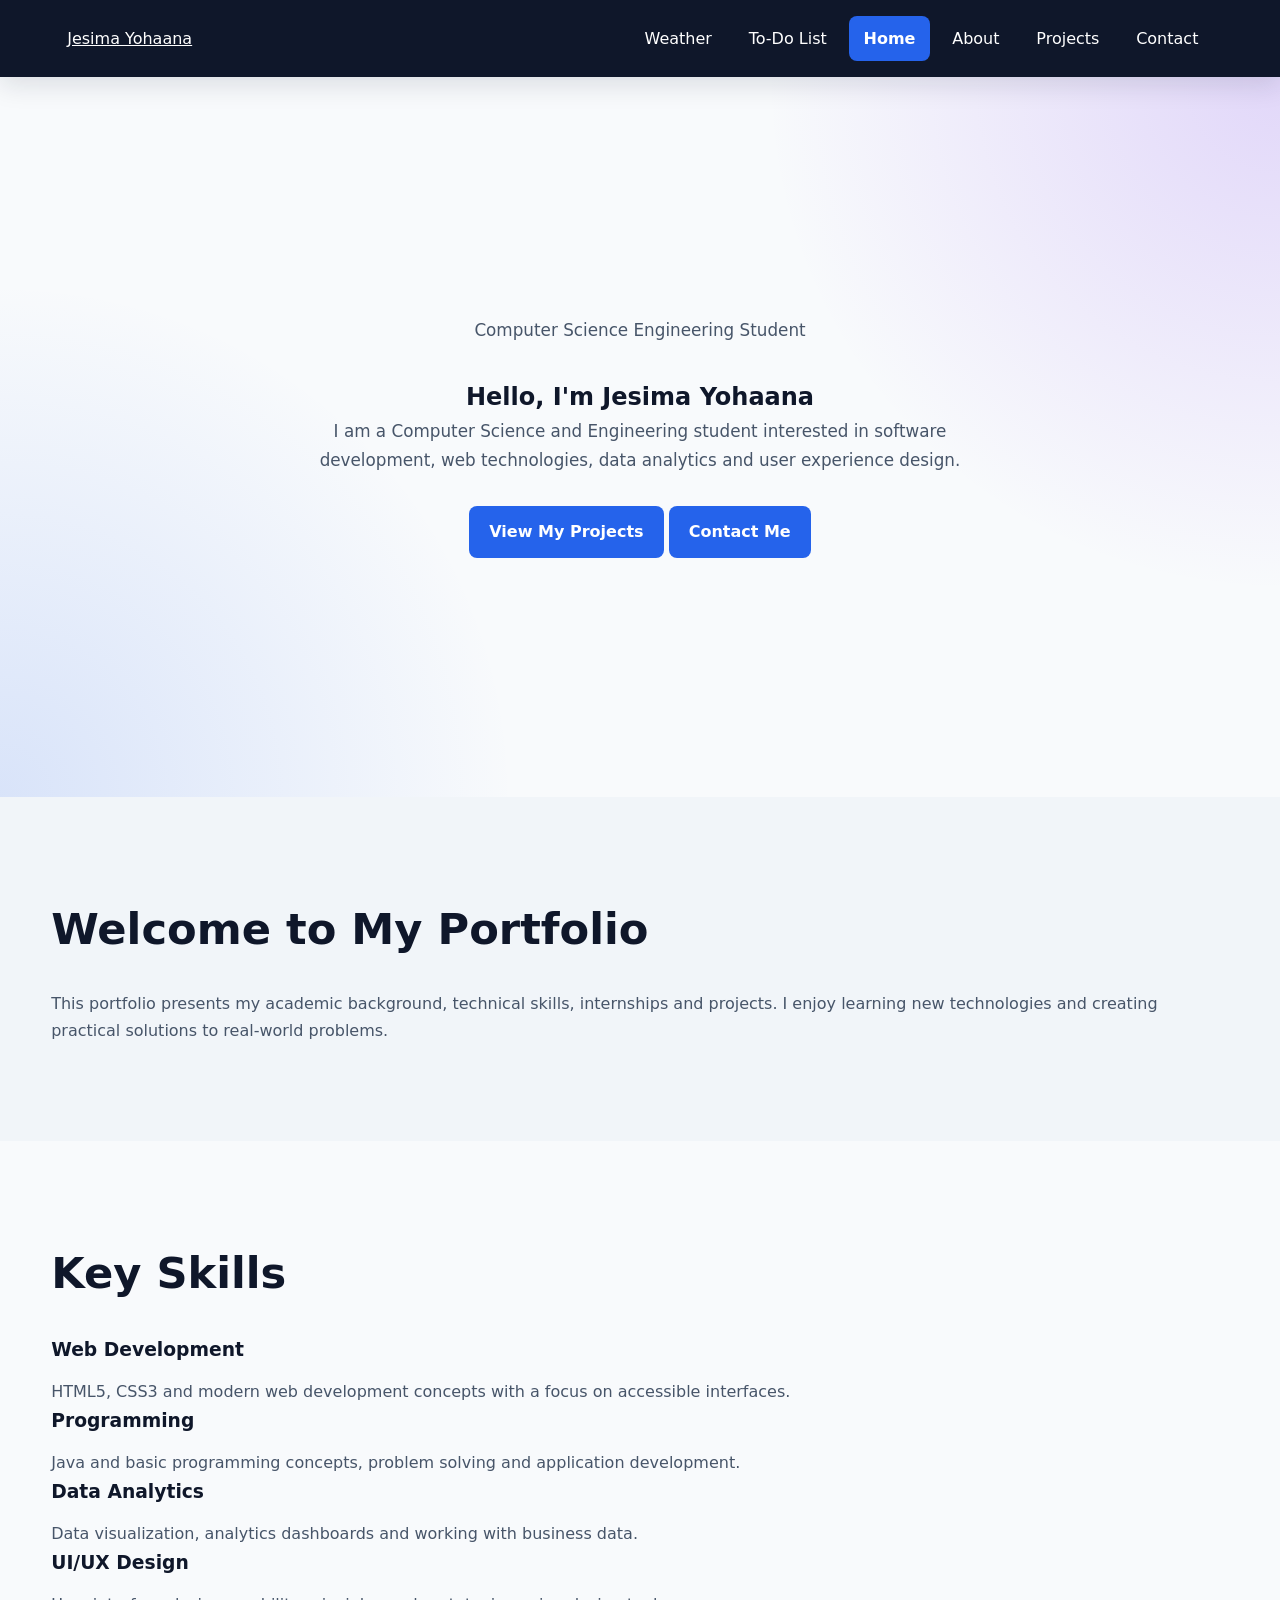
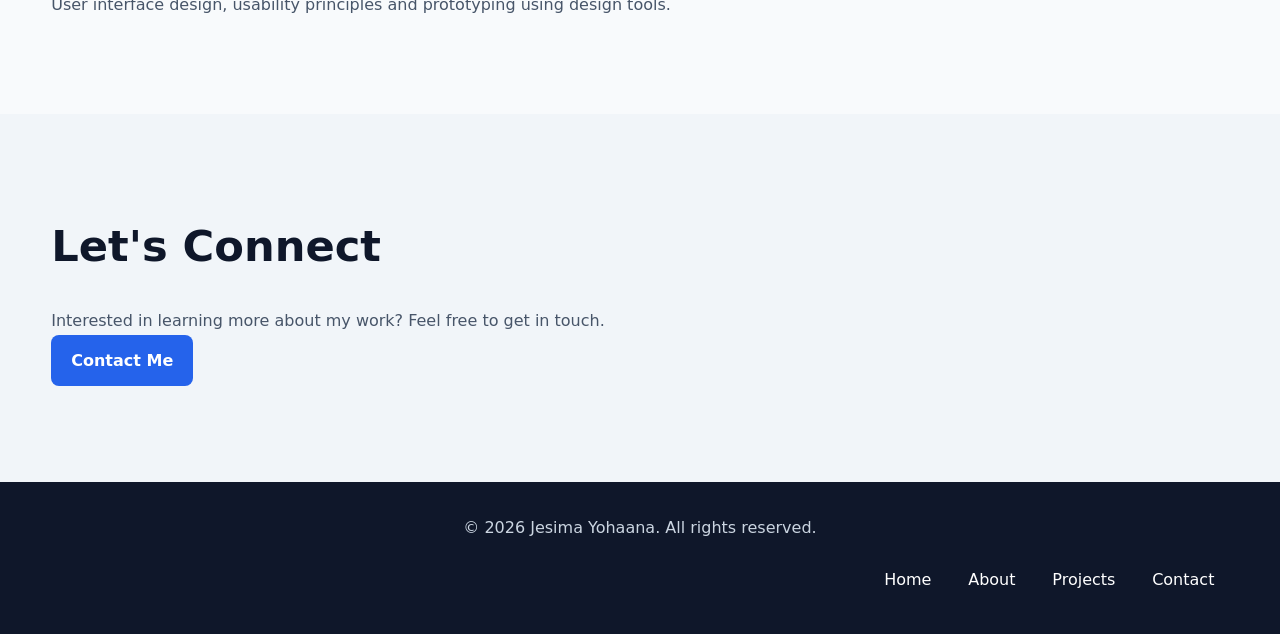
==== commit 54d19655: "Update index.html" ====
--- a/index.html
+++ b/index.html
@@ -55,6 +55,9 @@
             <nav aria-label="Main navigation">
 
                 <ul class="nav-list">
+                    <li>
+    <a href="weather.html">Weather</a>
+</li>
                     <li>
     <a href="todo.html">To-Do List</a>
 </li>
--- a/style.css
+++ b/style.css
@@ -937,3 +937,190 @@
     }
 
 }
+/* =========================================
+   WEATHER DASHBOARD
+   ========================================= */
+
+.weather-status {
+    margin: 1.5rem 0;
+
+    padding: 1rem;
+
+    text-align: center;
+
+    color: var(--text-muted);
+
+    background: var(--surface);
+
+    border: 1px solid var(--border);
+
+    border-radius: var(--radius-md);
+}
+
+.weather-card {
+    margin-top: 2rem;
+
+    padding: 2rem;
+
+    background:
+        linear-gradient(
+            135deg,
+            var(--primary),
+            var(--accent)
+        );
+
+    color: white;
+
+    border-radius: var(--radius-lg);
+
+    box-shadow: var(--shadow-lg);
+
+    animation: fadeUp 0.5s ease both;
+}
+
+.weather-location {
+    text-align: center;
+
+    margin-bottom: 2rem;
+}
+
+.weather-location h3 {
+    font-size: 2rem;
+
+    margin-bottom: 0.25rem;
+}
+
+.weather-location p {
+    color: rgba(255, 255, 255, 0.85);
+}
+
+.weather-main {
+    display: flex;
+
+    align-items: center;
+
+    justify-content: center;
+
+    gap: 1.5rem;
+
+    margin-bottom: 2rem;
+
+    text-align: center;
+}
+
+.weather-icon {
+    font-size: 4rem;
+
+    animation: float 3s ease-in-out infinite;
+}
+
+.temperature {
+    margin: 0;
+
+    font-size: clamp(3rem, 10vw, 5rem);
+
+    font-weight: 800;
+
+    line-height: 1;
+}
+
+.weather-main p:last-child {
+    margin-top: 0.5rem;
+
+    color: rgba(255, 255, 255, 0.9);
+}
+
+.weather-metrics {
+    display: grid;
+
+    grid-template-columns:
+        repeat(2, 1fr);
+
+    gap: 1rem;
+}
+
+.weather-metric {
+    padding: 1.25rem;
+
+    text-align: center;
+
+    background: rgba(255, 255, 255, 0.14);
+
+    border: 1px solid rgba(255, 255, 255, 0.2);
+
+    border-radius: var(--radius-md);
+
+    backdrop-filter: blur(8px);
+
+    transition:
+        transform var(--transition),
+        background-color var(--transition);
+}
+
+.weather-metric:hover {
+    transform: translateY(-5px);
+
+    background: rgba(255, 255, 255, 0.2);
+}
+
+.metric-icon {
+    display: block;
+
+    font-size: 1.8rem;
+
+    margin-bottom: 0.5rem;
+}
+
+.weather-metric h4 {
+    margin-bottom: 0.25rem;
+
+    font-size: 0.95rem;
+}
+
+.weather-metric p {
+    margin: 0;
+
+    color: white;
+
+    font-size: 1.2rem;
+
+    font-weight: 800;
+}
+
+.weather-time {
+    margin-top: 1.5rem;
+
+    text-align: center;
+
+    color: rgba(255, 255, 255, 0.8);
+
+    font-size: 0.9rem;
+}
+
+
+/* ---------- WEATHER RESPONSIVE ---------- */
+
+@media (min-width: 600px) {
+
+    .weather-card {
+        padding: 3rem;
+    }
+
+    .weather-metrics {
+        grid-template-columns:
+            repeat(4, 1fr);
+    }
+
+}
+
+@media (max-width: 480px) {
+
+    .weather-main {
+        flex-direction: column;
+    }
+
+    .weather-icon {
+        font-size: 3.5rem;
+    }
+
+}
